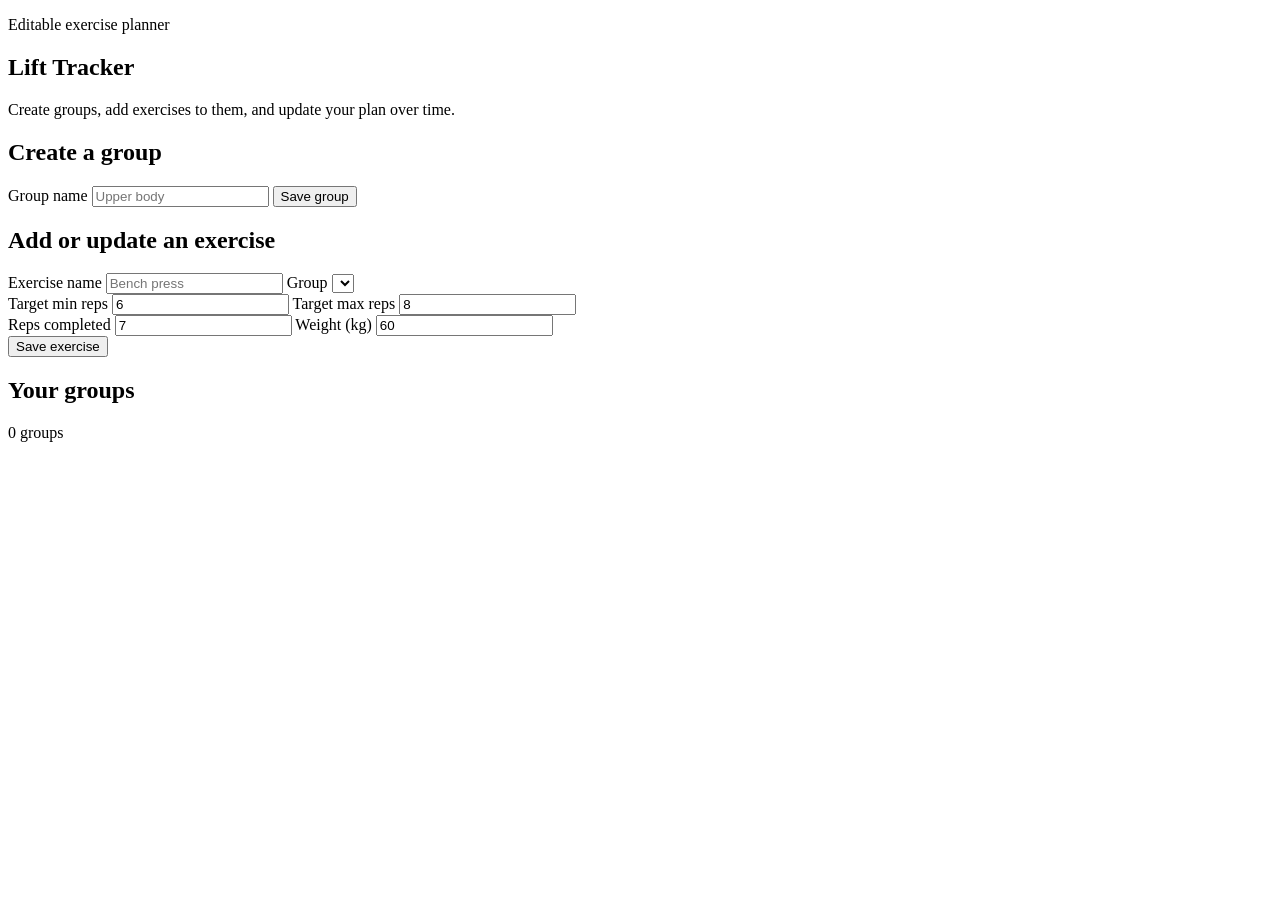
==== lift_tracker.html @ 86258149 "Add files via upload" ====
<!DOCTYPE html>
<html lang="en">
  <head>
    <meta charset="UTF-8" />
    <meta name="viewport" content="width=device-width, initial-scale=1.0, viewport-fit=cover" />
    <meta name="apple-mobile-web-app-capable" content="yes" />
    <meta name="apple-mobile-web-app-status-bar-style" content="black-translucent" />
    <meta name="apple-mobile-web-app-title" content="Lift Tracker" />
    <meta name="theme-color" content="#07111f" />
    <title>Lift Tracker</title>
    <link rel="stylesheet" href="lift_tracker.css" />
    <link rel="manifest" href="manifest.json" />
    <link rel="icon" type="image/svg+xml" href="icon.svg" />
  </head>
  <body>
    <main class="app-shell">
      <section class="hero-card">
        <p class="eyebrow">Editable exercise planner</p>
        <h1>Lift Tracker</h1>
        <p class="hero-text">
          Create groups, add exercises to them, and update your plan over time.
        </p>
      </section>

      <section class="card">
        <h2>Create a group</h2>
        <form id="group-form" class="group-form">
          <label>
            Group name
            <input id="group-name" name="name" type="text" placeholder="Upper body" required />
          </label>
          <button type="submit">Save group</button>
        </form>
      </section>

      <section class="card">
        <h2>Add or update an exercise</h2>
        <form id="exercise-form" class="exercise-form">
          <label>
            Exercise name
            <input id="exercise-name" name="name" type="text" placeholder="Bench press" required />
          </label>
          <label>
            Group
            <select id="exercise-group" name="groupId"></select>
          </label>
          <div class="row">
            <label>
              Target min reps
              <input id="rep-min" name="repMin" type="number" min="1" value="6" required />
            </label>
            <label>
              Target max reps
              <input id="rep-max" name="repMax" type="number" min="1" value="8" required />
            </label>
          </div>
          <div class="row">
            <label>
              Reps completed
              <input id="reps-completed" name="repsCompleted" type="number" min="0" value="7" required />
            </label>
            <label>
              Weight (kg)
              <input id="weight" name="weight" type="number" min="0" step="0.5" value="60" required />
            </label>
          </div>
          <button type="submit">Save exercise</button>
        </form>
      </section>

      <section class="card">
        <div class="section-head">
          <h2>Your groups</h2>
          <span id="group-summary" class="meta">0 groups</span>
        </div>
        <div id="group-list" class="group-list"></div>
      </section>
    </main>

    <script>
      if ("serviceWorker" in navigator) {
        window.addEventListener("load", () => {
          navigator.serviceWorker.register("service-worker.js").catch((error) => {
            console.warn("Service worker registration failed", error);
          });
        });
      }
    </script>
    <script src="lift_tracker.js"></script>
  </body>
</html>
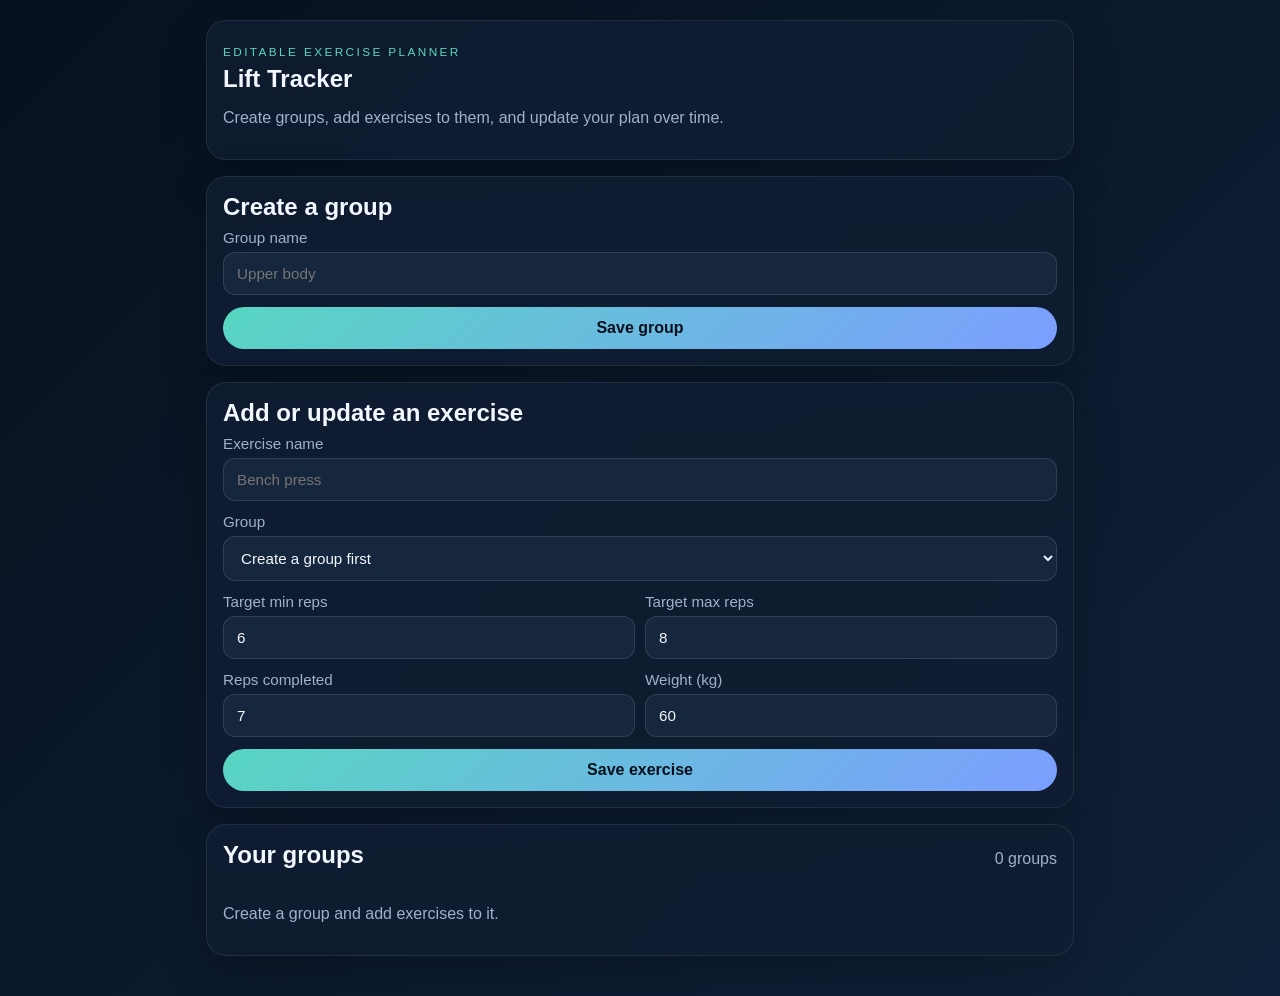
==== commit 7c80d38e: "Add files via upload" ====
--- a/lift_tracker.html
+++ b/lift_tracker.html
@@ -8,18 +8,16 @@
     <meta name="apple-mobile-web-app-title" content="Lift Tracker" />
     <meta name="theme-color" content="#07111f" />
     <title>Lift Tracker</title>
-    <link rel="stylesheet" href="lift_tracker.css" />
-    <link rel="manifest" href="manifest.json" />
-    <link rel="icon" type="image/svg+xml" href="icon.svg" />
+    <link rel="stylesheet" href="./lift_tracker.css" />
+    <link rel="manifest" href="./manifest.json" />
+    <link rel="icon" type="image/svg+xml" href="./icon.svg" />
   </head>
   <body>
     <main class="app-shell">
       <section class="hero-card">
         <p class="eyebrow">Editable exercise planner</p>
         <h1>Lift Tracker</h1>
-        <p class="hero-text">
-          Create groups, add exercises to them, and update your plan over time.
-        </p>
+        <p class="hero-text">Create groups, add exercises to them, and update your plan over time.</p>
       </section>
 
       <section class="card">
@@ -80,12 +78,12 @@
     <script>
       if ("serviceWorker" in navigator) {
         window.addEventListener("load", () => {
-          navigator.serviceWorker.register("service-worker.js").catch((error) => {
+          navigator.serviceWorker.register("./service-worker.js").catch((error) => {
             console.warn("Service worker registration failed", error);
           });
         });
       }
     </script>
-    <script src="lift_tracker.js"></script>
+    <script src="./lift_tracker.js"></script>
   </body>
 </html>
--- a/lift_tracker.css
+++ b/lift_tracker.css
@@ -0,0 +1,227 @@
+:root {
+  color-scheme: dark;
+  --bg: #07111f;
+  --panel: #101d31;
+  --panel-2: #16263d;
+  --accent: #58d6c2;
+  --accent-2: #7c9eff;
+  --text: #f3f7ff;
+  --muted: #9fb1cb;
+  --danger: #ff6c7a;
+}
+
+* {
+  box-sizing: border-box;
+}
+
+body {
+  margin: 0;
+  font-family: Inter, "Segoe UI", Roboto, sans-serif;
+  background: linear-gradient(135deg, var(--bg), #0f2138);
+  color: var(--text);
+  min-height: 100vh;
+}
+
+.app-shell {
+  max-width: 900px;
+  margin: 0 auto;
+  padding: 20px 16px 40px;
+  display: grid;
+  gap: 16px;
+  padding-bottom: calc(40px + env(safe-area-inset-bottom));
+}
+
+.hero-card,
+.card {
+  background: rgba(16, 29, 49, 0.92);
+  border: 1px solid rgba(255, 255, 255, 0.08);
+  border-radius: 20px;
+  box-shadow: 0 18px 45px rgba(0, 0, 0, 0.22);
+  padding: 16px;
+}
+
+.hero-card {
+  padding-top: 24px;
+}
+
+.eyebrow {
+  text-transform: uppercase;
+  letter-spacing: 0.2em;
+  font-size: 0.74rem;
+  color: var(--accent);
+  margin: 0 0 6px;
+}
+
+h1,
+h2 {
+  margin: 0 0 8px;
+}
+
+.hero-text,
+.empty-state,
+.meta {
+  color: var(--muted);
+}
+
+.group-form,
+.exercise-form {
+  display: grid;
+  gap: 12px;
+}
+
+label {
+  display: grid;
+  gap: 6px;
+  font-size: 0.95rem;
+  color: var(--muted);
+}
+
+input,
+button,
+select {
+  font: inherit;
+}
+
+input,
+select {
+  border: 1px solid rgba(255, 255, 255, 0.12);
+  background: var(--panel-2);
+  color: var(--text);
+  border-radius: 12px;
+  padding: 12px 13px;
+}
+
+.row {
+  display: grid;
+  grid-template-columns: 1fr 1fr;
+  gap: 10px;
+}
+
+button {
+  border: none;
+  border-radius: 999px;
+  padding: 12px 16px;
+  background: linear-gradient(135deg, var(--accent), var(--accent-2));
+  color: #04111d;
+  font-weight: 700;
+  cursor: pointer;
+}
+
+.section-head {
+  display: flex;
+  justify-content: space-between;
+  align-items: center;
+  gap: 10px;
+  margin-bottom: 12px;
+}
+
+.group-list {
+  display: grid;
+  gap: 12px;
+}
+
+.group-card {
+  background: rgba(255, 255, 255, 0.04);
+  border: 1px solid rgba(255, 255, 255, 0.06);
+  border-radius: 14px;
+  padding: 12px;
+  display: grid;
+  gap: 10px;
+  touch-action: manipulation;
+}
+
+.group-card header {
+  display: flex;
+  justify-content: space-between;
+  gap: 10px;
+  align-items: center;
+}
+
+.group-card strong {
+  font-size: 1rem;
+}
+
+.exercise-list {
+  display: grid;
+  gap: 8px;
+}
+
+.exercise-card {
+  background: rgba(255, 255, 255, 0.03);
+  border-radius: 12px;
+  padding: 10px;
+  display: grid;
+  gap: 6px;
+  touch-action: manipulation;
+}
+
+.exercise-card header {
+  display: flex;
+  justify-content: space-between;
+  gap: 10px;
+  align-items: flex-start;
+}
+
+.form-actions {
+  display: flex;
+  gap: 8px;
+  flex-wrap: wrap;
+}
+
+.edit-form {
+  display: grid;
+  gap: 10px;
+}
+
+.delete-btn,
+.edit-btn,
+.cancel-btn,
+.save-btn {
+  padding: 8px 10px;
+}
+
+.delete-btn {
+  background: rgba(255, 108, 122, 0.18);
+  color: #ffdce0;
+}
+
+.cancel-btn {
+  background: rgba(255, 255, 255, 0.1);
+  color: var(--text);
+}
+
+.save-btn {
+  background: rgba(88, 214, 194, 0.2);
+  color: #d8fff8;
+}
+
+@media (max-width: 700px) {
+  .app-shell {
+    padding: 12px 10px 28px;
+  }
+
+  .hero-card,
+  .card {
+    padding: 14px;
+    border-radius: 16px;
+  }
+
+  .row {
+    grid-template-columns: 1fr;
+  }
+
+  .group-card header,
+  .exercise-card header {
+    flex-direction: column;
+    align-items: flex-start;
+  }
+
+  .form-actions {
+    width: 100%;
+  }
+
+  .form-actions button {
+    flex: 1;
+    justify-content: center;
+  }
+}
